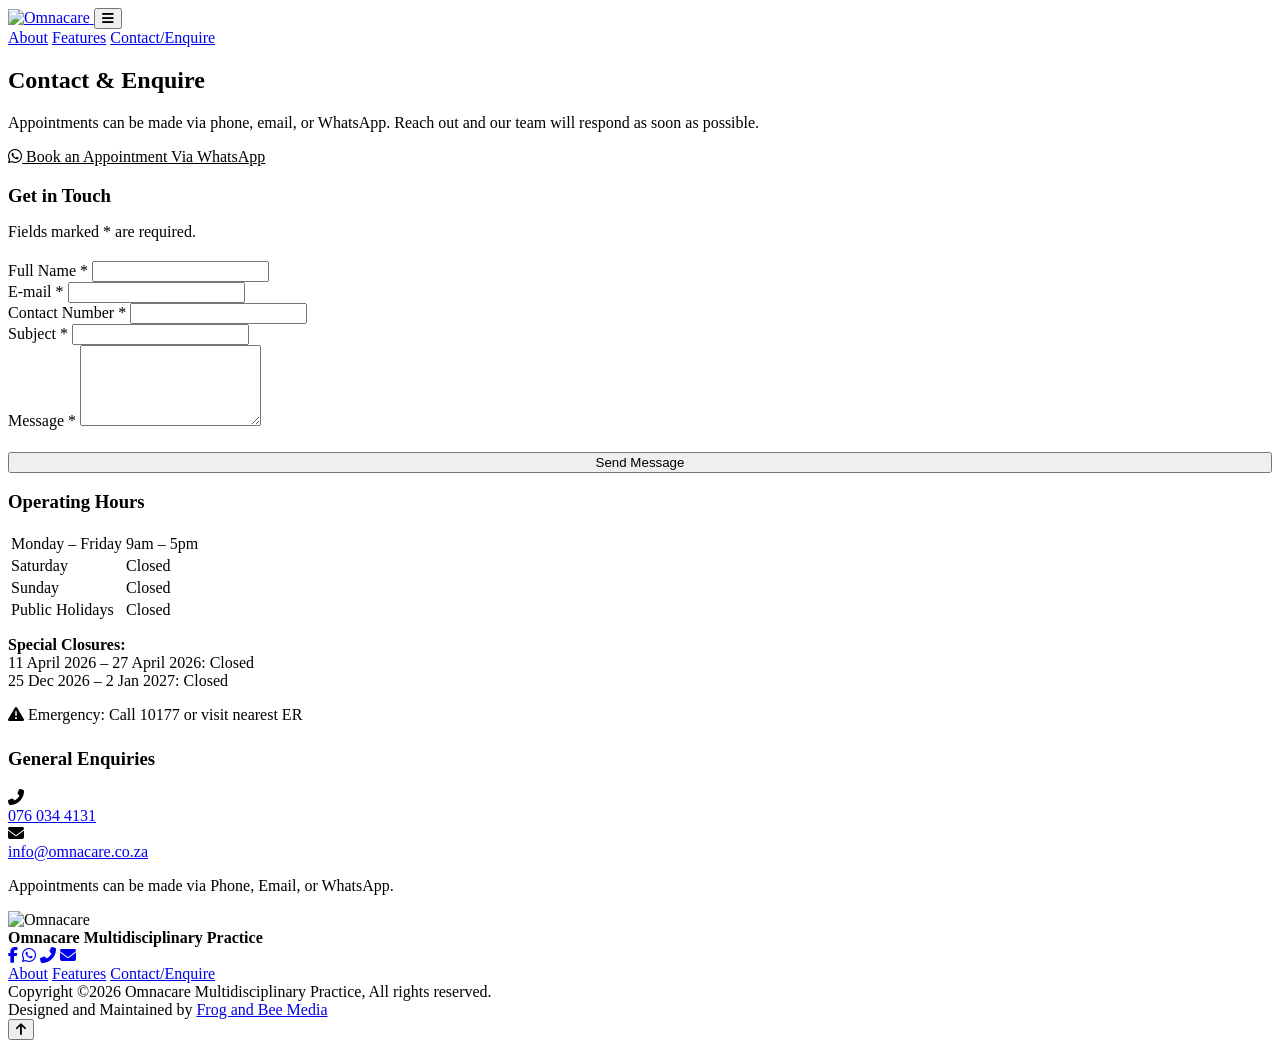
==== contact.html @ 0fe51980 "Add files via upload" ====
<!DOCTYPE html>
<html lang="en">
<head>
  <meta charset="UTF-8">
  <meta name="viewport" content="width=device-width, initial-scale=1.0">
  <title>Contact / Enquire | Omnacare Multidisciplinary Practice</title>
  <meta name="description" content="Get in touch with Omnacare to book an assessment or ask a question. Appointments can be made by phone, email, or WhatsApp.">
  <link rel="icon" href="data/files/omnacarelogotransparent.png">

  <link rel="preconnect" href="https://fonts.googleapis.com">
  <link rel="preconnect" href="https://fonts.gstatic.com" crossorigin>
  <link href="https://fonts.googleapis.com/css2?family=Montserrat:wght@400;600;700&family=Lato:wght@300;400;700&display=swap" rel="stylesheet">
  <link rel="stylesheet" href="https://cdnjs.cloudflare.com/ajax/libs/font-awesome/6.5.2/css/all.min.css">
  <link rel="stylesheet" href="css/styles.css">
</head>
<body>

  <header class="site-header">
    <div class="container nav">
      <a href="index.html" class="nav__logo">
        <img src="data/files/omnacarelogotransparent.png" alt="Omnacare">
      </a>
      <button class="nav__toggle" aria-label="Toggle menu" aria-expanded="false">
        <i class="fas fa-bars"></i>
      </button>
      <nav class="nav__links">
        <a href="index.html">About</a>
        <a href="features.html">Features</a>
        <a href="contact.html" aria-current="page">Contact/Enquire</a>
      </nav>
    </div>
  </header>

  <section class="hero hero--compact">
    <div class="container hero__inner">
      <h1>Contact &amp; Enquire</h1>
      <p>Appointments can be made via phone, email, or WhatsApp. Reach out and our team will respond as soon as possible.</p>
      <div class="btn-group">
        <a href="https://wa.me/27760344131?text=Hi,%20I'd%20like%20to%20book%20an%20appointment" class="btn btn-primary" style="background:#fff;color:var(--color-primary-dark)">
          <i class="fab fa-whatsapp"></i> Book an Appointment Via WhatsApp
        </a>
      </div>
    </div>
  </section>

  <section class="section">
    <div class="container grid grid--2">

      <div data-reveal>
        <!--
          NOTE FOR DEV: This is a static site with no backend.
          Point this form's `action` at a form-handling service
          (e.g. Formspree, Netlify Forms, Getform) or your own
          server endpoint so submissions actually get delivered.
          Client-side validation is handled in js/main.js.
        -->
        <form id="contact-form" action="" method="POST">
          <h3 style="margin-bottom:4px">Get in Touch</h3>
          <p class="form-note" style="margin-bottom:20px">Fields marked * are required.</p>
          <div id="form-status" class="form-status" role="alert"></div>

          <div class="form-grid">
            <div class="field">
              <label for="full-name">Full Name *</label>
              <input type="text" id="full-name" name="full_name" required>
            </div>
            <div class="field">
              <label for="email">E-mail *</label>
              <input type="email" id="email" name="email" required>
            </div>
            <div class="field">
              <label for="phone">Contact Number *</label>
              <input type="tel" id="phone" name="phone" required>
            </div>
            <div class="field">
              <label for="subject">Subject *</label>
              <input type="text" id="subject" name="subject" required>
            </div>
            <div class="field full">
              <label for="message">Message *</label>
              <textarea id="message" name="message" rows="5" required></textarea>
            </div>
          </div>

          <div style="margin-top:22px">
            <button type="submit" class="btn btn-primary" style="width:100%; justify-content:center">Send Message</button>
          </div>
        </form>
      </div>

      <div data-reveal>
        <div class="card" style="margin-bottom:24px">
          <h3>Operating Hours</h3>
          <table class="hours-table">
            <tr><td>Monday &ndash; Friday</td><td>9am &ndash; 5pm</td></tr>
            <tr><td>Saturday</td><td>Closed</td></tr>
            <tr><td>Sunday</td><td>Closed</td></tr>
            <tr><td>Public Holidays</td><td>Closed</td></tr>
          </table>
          <p class="form-note" style="margin-top:14px"><strong>Special Closures:</strong><br>
            11 April 2026 &ndash; 27 April 2026: Closed<br>
            25 Dec 2026 &ndash; 2 Jan 2027: Closed
          </p>
          <div class="emergency-note">
            <i class="fas fa-triangle-exclamation"></i> Emergency: Call 10177 or visit nearest ER
          </div>
        </div>

        <div class="card">
          <h3>General Enquiries</h3>
          <div class="contact-block">
            <span class="icon"><i class="fas fa-phone-alt"></i></span>
            <div><a href="tel:0760344131">076 034 4131</a></div>
          </div>
          <div class="contact-block">
            <span class="icon"><i class="fas fa-envelope"></i></span>
            <div><a href="mailto:info@omnacare.co.za">info@omnacare.co.za</a></div>
          </div>
          <p class="form-note">Appointments can be made via Phone, Email, or WhatsApp.</p>
        </div>
      </div>

    </div>
  </section>

  <footer class="site-footer">
    <div class="container">
      <img class="footer-logo" src="data/files/omnacarelogotransparent.png" alt="Omnacare">
      <div><strong>Omnacare Multidisciplinary Practice</strong></div>
      <div class="footer-social">
        <a href="https://www.facebook.com/profile.php?id=61579705359234" target="_blank" rel="noopener" aria-label="Facebook"><i class="fab fa-facebook-f"></i></a>
        <a href="https://wa.me/27760344131" target="_blank" rel="noopener" aria-label="WhatsApp"><i class="fab fa-whatsapp"></i></a>
        <a href="tel:0760344131" aria-label="Phone"><i class="fas fa-phone-alt"></i></a>
        <a href="mailto:info@omnacare.co.za" aria-label="Email"><i class="fas fa-envelope"></i></a>
      </div>
      <nav class="footer-nav">
        <a href="index.html">About</a>
        <a href="features.html">Features</a>
        <a href="contact.html">Contact/Enquire</a>
      </nav>
      <div class="footer-bottom">
        Copyright &copy;2026 Omnacare Multidisciplinary Practice, All rights reserved.<br>
        Designed and Maintained by <a href="https://frogandbeemedia.co.za/" target="_blank" rel="noopener">Frog and Bee Media</a>
      </div>
    </div>
  </footer>

  <button class="scroll-top" aria-label="Scroll to top"><i class="fas fa-arrow-up"></i></button>

  <script src="js/main.js"></script>
</body>
</html>
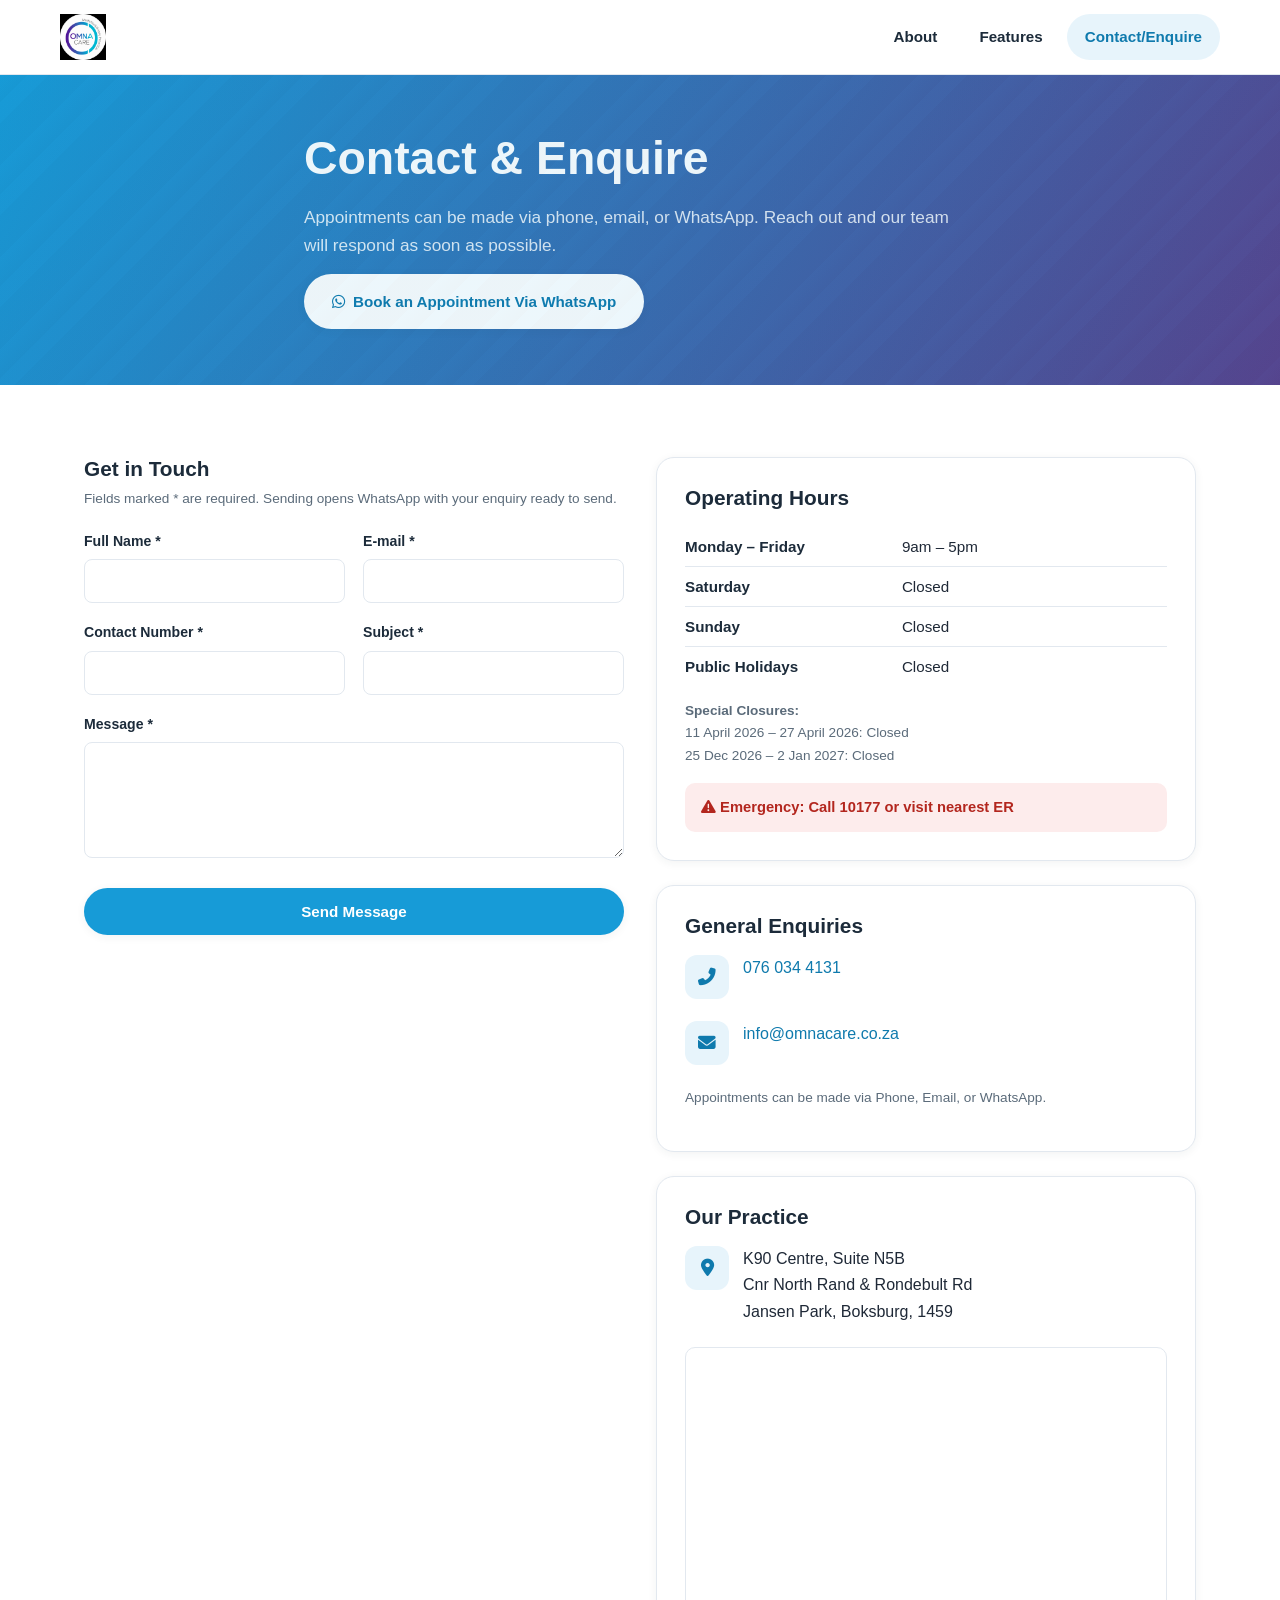
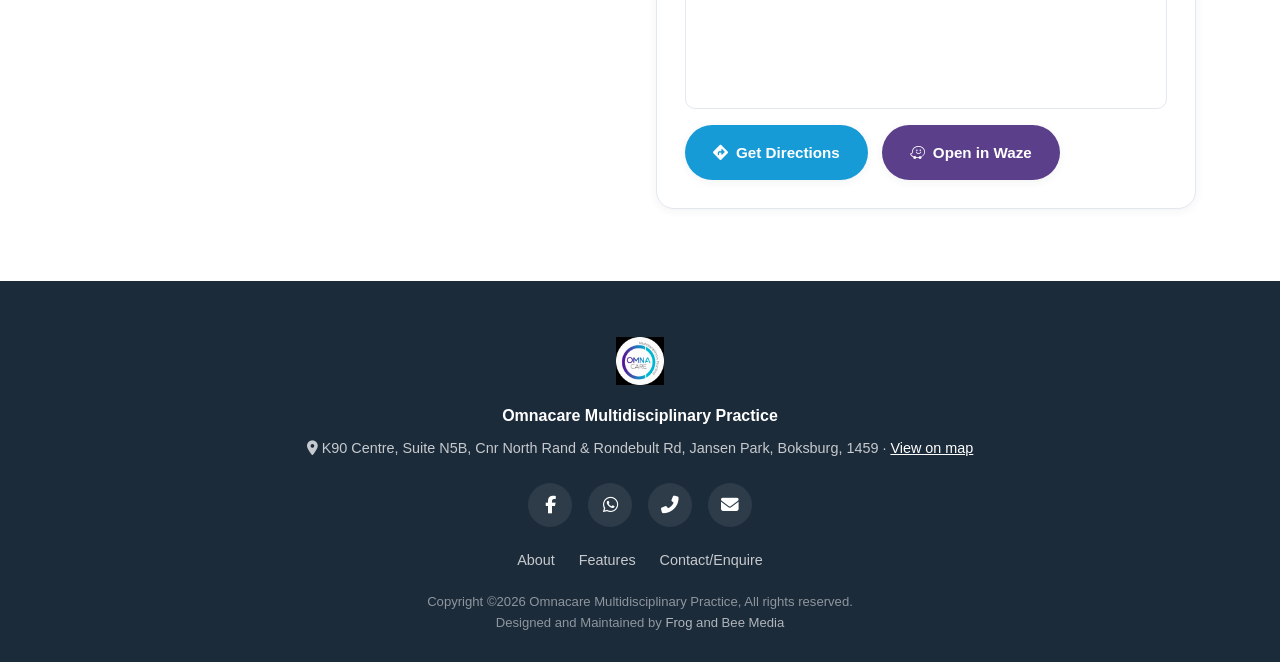
==== commit 09a0fa51: "Add practice address and map, fix logo, form and missing images - Practice address (K90 Centre, Suit" ====
--- a/contact.html
+++ b/contact.html
@@ -5,7 +5,7 @@
   <meta name="viewport" content="width=device-width, initial-scale=1.0">
   <title>Contact / Enquire | Omnacare Multidisciplinary Practice</title>
   <meta name="description" content="Get in touch with Omnacare to book an assessment or ask a question. Appointments can be made by phone, email, or WhatsApp.">
-  <link rel="icon" href="data/files/omnacarelogotransparent.png">
+  <link rel="icon" type="image/png" href="data/files/favicon.png">
 
   <link rel="preconnect" href="https://fonts.googleapis.com">
   <link rel="preconnect" href="https://fonts.gstatic.com" crossorigin>
@@ -48,15 +48,12 @@
 
       <div data-reveal>
         <!--
-          NOTE FOR DEV: This is a static site with no backend.
-          Point this form's `action` at a form-handling service
-          (e.g. Formspree, Netlify Forms, Getform) or your own
-          server endpoint so submissions actually get delivered.
-          Client-side validation is handled in js/main.js.
+          This is a static site with no backend: on submit, js/main.js validates
+          the fields and opens WhatsApp with the enquiry pre-filled.
         -->
-        <form id="contact-form" action="" method="POST">
+        <form id="contact-form" novalidate>
           <h3 style="margin-bottom:4px">Get in Touch</h3>
-          <p class="form-note" style="margin-bottom:20px">Fields marked * are required.</p>
+          <p class="form-note" style="margin-bottom:20px">Fields marked * are required. Sending opens WhatsApp with your enquiry ready to send.</p>
           <div id="form-status" class="form-status" role="alert"></div>
 
           <div class="form-grid">
@@ -118,6 +115,21 @@
           </div>
           <p class="form-note">Appointments can be made via Phone, Email, or WhatsApp.</p>
         </div>
+
+        <div class="card" style="margin-top:24px">
+          <h3>Our Practice</h3>
+          <div class="contact-block">
+            <span class="icon"><i class="fas fa-map-marker-alt"></i></span>
+            <address style="font-style:normal">K90 Centre, Suite N5B<br>Cnr North Rand &amp; Rondebult Rd<br>Jansen Park, Boksburg, 1459</address>
+          </div>
+          <div class="map-wrap">
+            <iframe title="Map showing Omnacare at K90 Centre, Boksburg" src="https://www.google.com/maps?q=K90+Centre%2C+Cnr+North+Rand+%26+Rondebult+Rd%2C+Jansen+Park%2C+Boksburg+1459&amp;output=embed" loading="lazy" referrerpolicy="no-referrer-when-downgrade" allowfullscreen></iframe>
+          </div>
+          <div class="btn-group" style="margin-top:16px">
+            <a href="https://www.google.com/maps/dir/?api=1&amp;destination=K90+Centre%2C+Cnr+North+Rand+%26+Rondebult+Rd%2C+Jansen+Park%2C+Boksburg+1459" class="btn btn-primary" target="_blank" rel="noopener"><i class="fas fa-diamond-turn-right"></i> Get Directions</a>
+            <a href="https://waze.com/ul?q=K90%20Centre%20Jansen%20Park%20Boksburg&amp;navigate=yes" class="btn btn-secondary" target="_blank" rel="noopener"><i class="fab fa-waze"></i> Open in Waze</a>
+          </div>
+        </div>
       </div>
 
     </div>
@@ -127,6 +139,11 @@
     <div class="container">
       <img class="footer-logo" src="data/files/omnacarelogotransparent.png" alt="Omnacare">
       <div><strong>Omnacare Multidisciplinary Practice</strong></div>
+      <div class="footer-address">
+        <i class="fas fa-map-marker-alt"></i>
+        K90 Centre, Suite N5B, Cnr North Rand &amp; Rondebult Rd, Jansen Park, Boksburg, 1459 &middot;
+        <a href="https://www.google.com/maps/search/?api=1&amp;query=K90+Centre%2C+Cnr+North+Rand+%26+Rondebult+Rd%2C+Jansen+Park%2C+Boksburg+1459" target="_blank" rel="noopener">View on map</a>
+      </div>
       <div class="footer-social">
         <a href="https://www.facebook.com/profile.php?id=61579705359234" target="_blank" rel="noopener" aria-label="Facebook"><i class="fab fa-facebook-f"></i></a>
         <a href="https://wa.me/27760344131" target="_blank" rel="noopener" aria-label="WhatsApp"><i class="fab fa-whatsapp"></i></a>
--- a/css/styles.css
+++ b/css/styles.css
@@ -0,0 +1,504 @@
+/* ==========================================================================
+   Omnacare Multidisciplinary Practice — Stylesheet
+   ========================================================================== */
+
+:root {
+  /* Color tokens */
+  --color-primary: #179bd7;
+  --color-primary-dark: #0f7aad;
+  --color-primary-light: #e7f4fb;
+  --color-secondary: #5b3f8a;
+  --color-secondary-dark: #452f6b;
+  --color-navy: #1c2b3a;
+  --color-navy-soft: #293a4a;
+  --color-ink: #1f2937;
+  --color-muted: #5b6b7a;
+  --color-bg: #ffffff;
+  --color-bg-alt: #f4f7fa;
+  --color-border: #e2e8ef;
+  --color-white: #ffffff;
+
+  --gradient-brand: linear-gradient(120deg, var(--color-primary) 0%, var(--color-secondary) 100%);
+  --gradient-stripe: repeating-linear-gradient(
+    -45deg,
+    var(--color-primary-dark),
+    var(--color-primary) 20px,
+    var(--color-primary-dark) 20px,
+    var(--color-primary-dark) 50px,
+    var(--color-primary) 50px,
+    var(--color-primary) 65px
+  );
+
+  /* Type */
+  --font-heading: "Montserrat", "Helvetica Neue", sans-serif;
+  --font-body: "Lato", "Helvetica Neue", sans-serif;
+
+  /* Layout */
+  --max-width: 1160px;
+  --radius: 10px;
+  --radius-lg: 18px;
+  --shadow-sm: 0 2px 10px rgba(28, 43, 58, 0.06);
+  --shadow-md: 0 12px 32px rgba(28, 43, 58, 0.12);
+  --transition: 0.25s ease;
+}
+
+/* ---------- Reset ---------- */
+*, *::before, *::after { box-sizing: border-box; }
+html { scroll-behavior: smooth; }
+body {
+  margin: 0;
+  font-family: var(--font-body);
+  color: var(--color-ink);
+  background: var(--color-bg);
+  line-height: 1.65;
+  -webkit-font-smoothing: antialiased;
+}
+img { max-width: 100%; display: block; }
+a { color: var(--color-primary-dark); text-decoration: none; }
+a:hover { color: var(--color-secondary); }
+ul { margin: 0; padding: 0; list-style: none; }
+h1, h2, h3, h4 {
+  font-family: var(--font-heading);
+  color: var(--color-navy);
+  line-height: 1.2;
+  margin: 0 0 16px;
+  font-weight: 700;
+}
+h1 { font-size: clamp(2rem, 4vw, 2.9rem); }
+h2 { font-size: clamp(1.55rem, 3vw, 2.1rem); }
+h3 { font-size: 1.3rem; }
+h4 { font-size: 1.1rem; }
+p { margin: 0 0 14px; color: var(--color-muted); }
+
+:focus-visible {
+  outline: 3px solid var(--color-primary);
+  outline-offset: 2px;
+}
+
+@media (prefers-reduced-motion: reduce) {
+  html { scroll-behavior: auto; }
+  * { animation: none !important; transition: none !important; }
+}
+
+/* ---------- Layout helpers ---------- */
+.container {
+  max-width: var(--max-width);
+  margin: 0 auto;
+  padding: 0 24px;
+}
+.section { padding: 72px 0; }
+.section--tight { padding: 40px 0; }
+.section--alt { background: var(--color-bg-alt); }
+.section--navy { background: var(--color-navy); color: rgba(255,255,255,0.88); }
+.section--navy h2, .section--navy h3, .section--navy h4 { color: #fff; }
+.section--navy p { color: rgba(255,255,255,0.72); }
+
+.eyebrow {
+  display: inline-block;
+  font-family: var(--font-heading);
+  font-size: 0.78rem;
+  font-weight: 700;
+  letter-spacing: 0.14em;
+  text-transform: uppercase;
+  color: var(--color-primary-dark);
+  margin-bottom: 12px;
+}
+
+.divider {
+  width: 70px;
+  height: 4px;
+  border-radius: 4px;
+  background: var(--gradient-brand);
+  margin: 6px 0 22px;
+}
+.divider--center { margin-left: auto; margin-right: auto; }
+
+.grid {
+  display: grid;
+  gap: 32px;
+}
+.grid--2 { grid-template-columns: repeat(2, 1fr); }
+.grid--3 { grid-template-columns: repeat(3, 1fr); }
+.grid--center { align-items: center; }
+
+@media (max-width: 860px) {
+  .grid--2, .grid--3 { grid-template-columns: 1fr; }
+  .section { padding: 52px 0; }
+}
+
+.text-center { text-align: center; }
+.max-prose { max-width: 640px; }
+.mx-auto { margin-left: auto; margin-right: auto; }
+
+/* ---------- Buttons ---------- */
+.btn {
+  display: inline-flex;
+  align-items: center;
+  gap: 8px;
+  font-family: var(--font-heading);
+  font-weight: 600;
+  font-size: 0.95rem;
+  padding: 13px 26px;
+  border-radius: 50px;
+  border: 2px solid transparent;
+  cursor: pointer;
+  transition: transform var(--transition), box-shadow var(--transition), background var(--transition), color var(--transition);
+}
+.btn:hover { transform: translateY(-2px); }
+.btn-primary { background: var(--color-primary); color: #fff; box-shadow: var(--shadow-sm); }
+.btn-primary:hover { background: var(--color-primary-dark); color: #fff; box-shadow: var(--shadow-md); }
+.btn-secondary { background: var(--color-secondary); color: #fff; box-shadow: var(--shadow-sm); }
+.btn-secondary:hover { background: var(--color-secondary-dark); color: #fff; box-shadow: var(--shadow-md); }
+.btn-outline { background: transparent; color: #fff; border-color: rgba(255,255,255,0.55); }
+.btn-outline:hover { background: rgba(255,255,255,0.12); color: #fff; }
+.btn-group { display: flex; flex-wrap: wrap; gap: 14px; }
+
+/* ---------- Header / Nav ---------- */
+.site-header {
+  position: sticky;
+  top: 0;
+  z-index: 500;
+  background: rgba(255, 255, 255, 0.94);
+  backdrop-filter: blur(8px);
+  border-bottom: 1px solid var(--color-border);
+}
+.nav {
+  display: flex;
+  align-items: center;
+  justify-content: space-between;
+  padding: 14px 0;
+}
+.nav__logo img { height: 46px; width: auto; }
+.nav__links {
+  display: flex;
+  align-items: center;
+  gap: 6px;
+}
+.nav__links a {
+  font-family: var(--font-heading);
+  font-weight: 600;
+  font-size: 0.95rem;
+  color: var(--color-navy);
+  padding: 10px 18px;
+  border-radius: 50px;
+  transition: background var(--transition), color var(--transition);
+}
+.nav__links a:hover,
+.nav__links a[aria-current="page"] {
+  background: var(--color-primary-light);
+  color: var(--color-primary-dark);
+}
+.nav__toggle {
+  display: none;
+  background: none;
+  border: none;
+  font-size: 1.6rem;
+  color: var(--color-navy);
+  cursor: pointer;
+}
+
+@media (max-width: 760px) {
+  .nav__toggle { display: block; }
+  .nav__links {
+    position: absolute;
+    top: 100%;
+    left: 0;
+    right: 0;
+    flex-direction: column;
+    align-items: stretch;
+    background: #fff;
+    border-bottom: 1px solid var(--color-border);
+    padding: 10px 20px 18px;
+    gap: 4px;
+    display: none;
+  }
+  .nav__links.is-open { display: flex; }
+  .nav__links a { padding: 12px 14px; }
+}
+
+/* ---------- Hero ---------- */
+.hero {
+  position: relative;
+  padding: 90px 0 70px;
+  background: var(--gradient-brand);
+  color: #fff;
+  overflow: hidden;
+}
+.hero::after {
+  content: "";
+  position: absolute;
+  inset: 0;
+  background: var(--gradient-stripe);
+  opacity: 0.08;
+  pointer-events: none;
+}
+.hero__inner { position: relative; max-width: 720px; }
+.hero h1 { color: #fff; }
+.hero p { color: rgba(255,255,255,0.85); font-size: 1.08rem; }
+
+.hero--compact { padding: 56px 0; }
+
+/* ---------- Cards ---------- */
+.card {
+  background: #fff;
+  border-radius: var(--radius-lg);
+  padding: 28px;
+  box-shadow: var(--shadow-sm);
+  border: 1px solid var(--color-border);
+  transition: transform var(--transition), box-shadow var(--transition);
+}
+.card:hover { transform: translateY(-4px); box-shadow: var(--shadow-md); }
+.card__icon {
+  width: 56px;
+  height: 56px;
+  border-radius: 14px;
+  display: flex;
+  align-items: center;
+  justify-content: center;
+  background: var(--color-primary-light);
+  color: var(--color-primary-dark);
+  font-size: 1.4rem;
+  margin-bottom: 16px;
+}
+.card__media {
+  border-radius: var(--radius);
+  overflow: hidden;
+  margin-bottom: 16px;
+  aspect-ratio: 4 / 3;
+  background: var(--color-bg-alt);
+}
+.card__media img { width: 100%; height: 100%; object-fit: cover; }
+/* shown by js/main.js when a photo fails to load */
+.card__media--empty { background: var(--gradient-brand); opacity: 0.18; }
+.card__media--empty img { display: none; }
+
+.card ul { margin: 0; }
+.card ul li {
+  padding-left: 22px;
+  position: relative;
+  margin-bottom: 8px;
+  color: var(--color-muted);
+}
+.card ul li::before {
+  content: "";
+  position: absolute;
+  left: 0;
+  top: 9px;
+  width: 8px;
+  height: 8px;
+  border-radius: 50%;
+  background: var(--color-primary);
+}
+
+/* ---------- Check list ---------- */
+.check-list li {
+  position: relative;
+  padding: 8px 0 8px 32px;
+  border-bottom: 1px dashed var(--color-border);
+}
+.check-list li:last-child { border-bottom: none; }
+.check-list li::before {
+  content: "\2713";
+  position: absolute;
+  left: 0;
+  top: 8px;
+  width: 22px;
+  height: 22px;
+  border-radius: 50%;
+  background: var(--color-primary-light);
+  color: var(--color-primary-dark);
+  font-size: 0.75rem;
+  font-weight: 700;
+  display: flex;
+  align-items: center;
+  justify-content: center;
+}
+
+/* ---------- Numbered process steps ---------- */
+.steps {
+  display: grid;
+  grid-template-columns: repeat(4, 1fr);
+  gap: 24px;
+  counter-reset: step;
+}
+@media (max-width: 860px) { .steps { grid-template-columns: 1fr 1fr; } }
+@media (max-width: 500px) { .steps { grid-template-columns: 1fr; } }
+.step {
+  position: relative;
+  padding: 22px 18px 18px;
+  background: #fff;
+  border: 1px solid var(--color-border);
+  border-radius: var(--radius);
+}
+.step::before {
+  counter-increment: step;
+  content: counter(step);
+  font-family: var(--font-heading);
+  font-weight: 700;
+  color: #fff;
+  background: var(--gradient-brand);
+  width: 34px;
+  height: 34px;
+  border-radius: 50%;
+  display: flex;
+  align-items: center;
+  justify-content: center;
+  margin-bottom: 12px;
+}
+
+/* ---------- Team ---------- */
+.team-card {
+  background: #fff;
+  border-radius: var(--radius-lg);
+  padding: 30px;
+  border-left: 4px solid var(--color-primary);
+  box-shadow: var(--shadow-sm);
+  height: 100%;
+}
+.team-card:nth-child(2) { border-left-color: var(--color-secondary); }
+.team-card h3 { margin-bottom: 4px; }
+.team-card .role {
+  font-family: var(--font-heading);
+  font-weight: 600;
+  font-size: 0.9rem;
+  color: var(--color-secondary);
+  margin-bottom: 12px;
+  display: block;
+}
+
+/* ---------- Stripe divider ---------- */
+.stripe-divider {
+  height: 6px;
+  background: var(--gradient-stripe);
+}
+
+/* ---------- Contact ---------- */
+.contact-block { display: flex; align-items: flex-start; gap: 14px; margin-bottom: 22px; }
+.contact-block .icon {
+  width: 44px; height: 44px; flex: 0 0 44px;
+  border-radius: 12px;
+  background: var(--color-primary-light);
+  color: var(--color-primary-dark);
+  display: flex; align-items: center; justify-content: center;
+  font-size: 1.1rem;
+}
+.map-wrap { border-radius: var(--radius); overflow: hidden; border: 1px solid var(--color-border); aspect-ratio: 4 / 3; }
+.map-wrap iframe { width: 100%; height: 100%; border: 0; display: block; }
+.hours-table { width: 100%; border-collapse: collapse; }
+.hours-table td { padding: 7px 0; border-bottom: 1px solid var(--color-border); font-size: 0.95rem; }
+.hours-table td:first-child { font-weight: 600; color: var(--color-navy); width: 45%; }
+.hours-table tr:last-child td { border-bottom: none; }
+.emergency-note {
+  margin-top: 16px;
+  padding: 12px 16px;
+  border-radius: var(--radius);
+  background: #fdecec;
+  color: #b3261e;
+  font-weight: 600;
+  font-size: 0.92rem;
+}
+
+/* ---------- Form ---------- */
+.form-grid { display: grid; grid-template-columns: 1fr 1fr; gap: 18px; }
+.form-grid .full { grid-column: 1 / -1; }
+@media (max-width: 640px) { .form-grid { grid-template-columns: 1fr; } }
+.field label {
+  display: block;
+  font-family: var(--font-heading);
+  font-weight: 600;
+  font-size: 0.88rem;
+  color: var(--color-navy);
+  margin-bottom: 6px;
+}
+.field input,
+.field textarea {
+  width: 100%;
+  padding: 12px 14px;
+  border: 1px solid var(--color-border);
+  border-radius: 8px;
+  font-family: var(--font-body);
+  font-size: 0.98rem;
+  background: #fff;
+  transition: border-color var(--transition), box-shadow var(--transition);
+}
+.field input:focus,
+.field textarea:focus {
+  border-color: var(--color-primary);
+  box-shadow: 0 0 0 3px var(--color-primary-light);
+  outline: none;
+}
+.form-note { font-size: 0.85rem; color: var(--color-muted); margin-top: 6px; }
+.form-status {
+  display: none;
+  padding: 12px 16px;
+  border-radius: 8px;
+  margin-bottom: 18px;
+  font-size: 0.92rem;
+  font-weight: 600;
+}
+.form-status.is-visible { display: block; }
+.form-status--error { background: #fdecec; color: #b3261e; }
+.form-status--success { background: #e6f6ec; color: #1e7b45; }
+
+/* ---------- Footer ---------- */
+.site-footer {
+  background: var(--color-navy);
+  color: rgba(255,255,255,0.75);
+  padding: 56px 0 28px;
+  text-align: center;
+}
+.site-footer .footer-logo { height: 48px; margin: 0 auto 18px; }
+.site-footer strong { color: #fff; font-family: var(--font-heading); }
+.footer-social {
+  display: flex;
+  justify-content: center;
+  gap: 16px;
+  margin: 22px 0;
+}
+.footer-social a {
+  width: 44px; height: 44px;
+  border-radius: 50%;
+  background: rgba(255,255,255,0.08);
+  color: #fff;
+  display: flex; align-items: center; justify-content: center;
+  font-size: 1.1rem;
+  transition: background var(--transition), transform var(--transition);
+}
+.footer-social a:hover { background: var(--color-primary); transform: translateY(-3px); color: #fff; }
+.footer-address { font-size: 0.9rem; margin-top: 8px; color: rgba(255,255,255,0.75); }
+.footer-address a { color: #fff; text-decoration: underline; }
+.footer-nav { display: flex; justify-content: center; gap: 24px; flex-wrap: wrap; margin: 18px 0; }
+.footer-nav a { color: rgba(255,255,255,0.75); font-family: var(--font-heading); font-size: 0.9rem; }
+.footer-nav a:hover { color: #fff; }
+.footer-bottom { font-size: 0.82rem; margin-top: 18px; color: rgba(255,255,255,0.5); }
+.footer-bottom a { color: rgba(255,255,255,0.65); }
+
+/* ---------- Scroll to top ---------- */
+.scroll-top {
+  position: fixed;
+  right: 22px;
+  bottom: 22px;
+  width: 46px;
+  height: 46px;
+  border-radius: 50%;
+  background: var(--color-primary);
+  color: #fff;
+  display: flex;
+  align-items: center;
+  justify-content: center;
+  box-shadow: var(--shadow-md);
+  opacity: 0;
+  pointer-events: none;
+  transform: translateY(10px);
+  transition: opacity var(--transition), transform var(--transition);
+  z-index: 400;
+}
+.scroll-top.is-active { opacity: 1; pointer-events: auto; transform: translateY(0); }
+
+/* ---------- Scroll reveal (progressive enhancement) ---------- */
+[data-reveal] {
+  opacity: 0;
+  transform: translateY(16px);
+  transition: opacity 0.6s ease, transform 0.6s ease;
+}
+[data-reveal].is-visible { opacity: 1; transform: translateY(0); }
